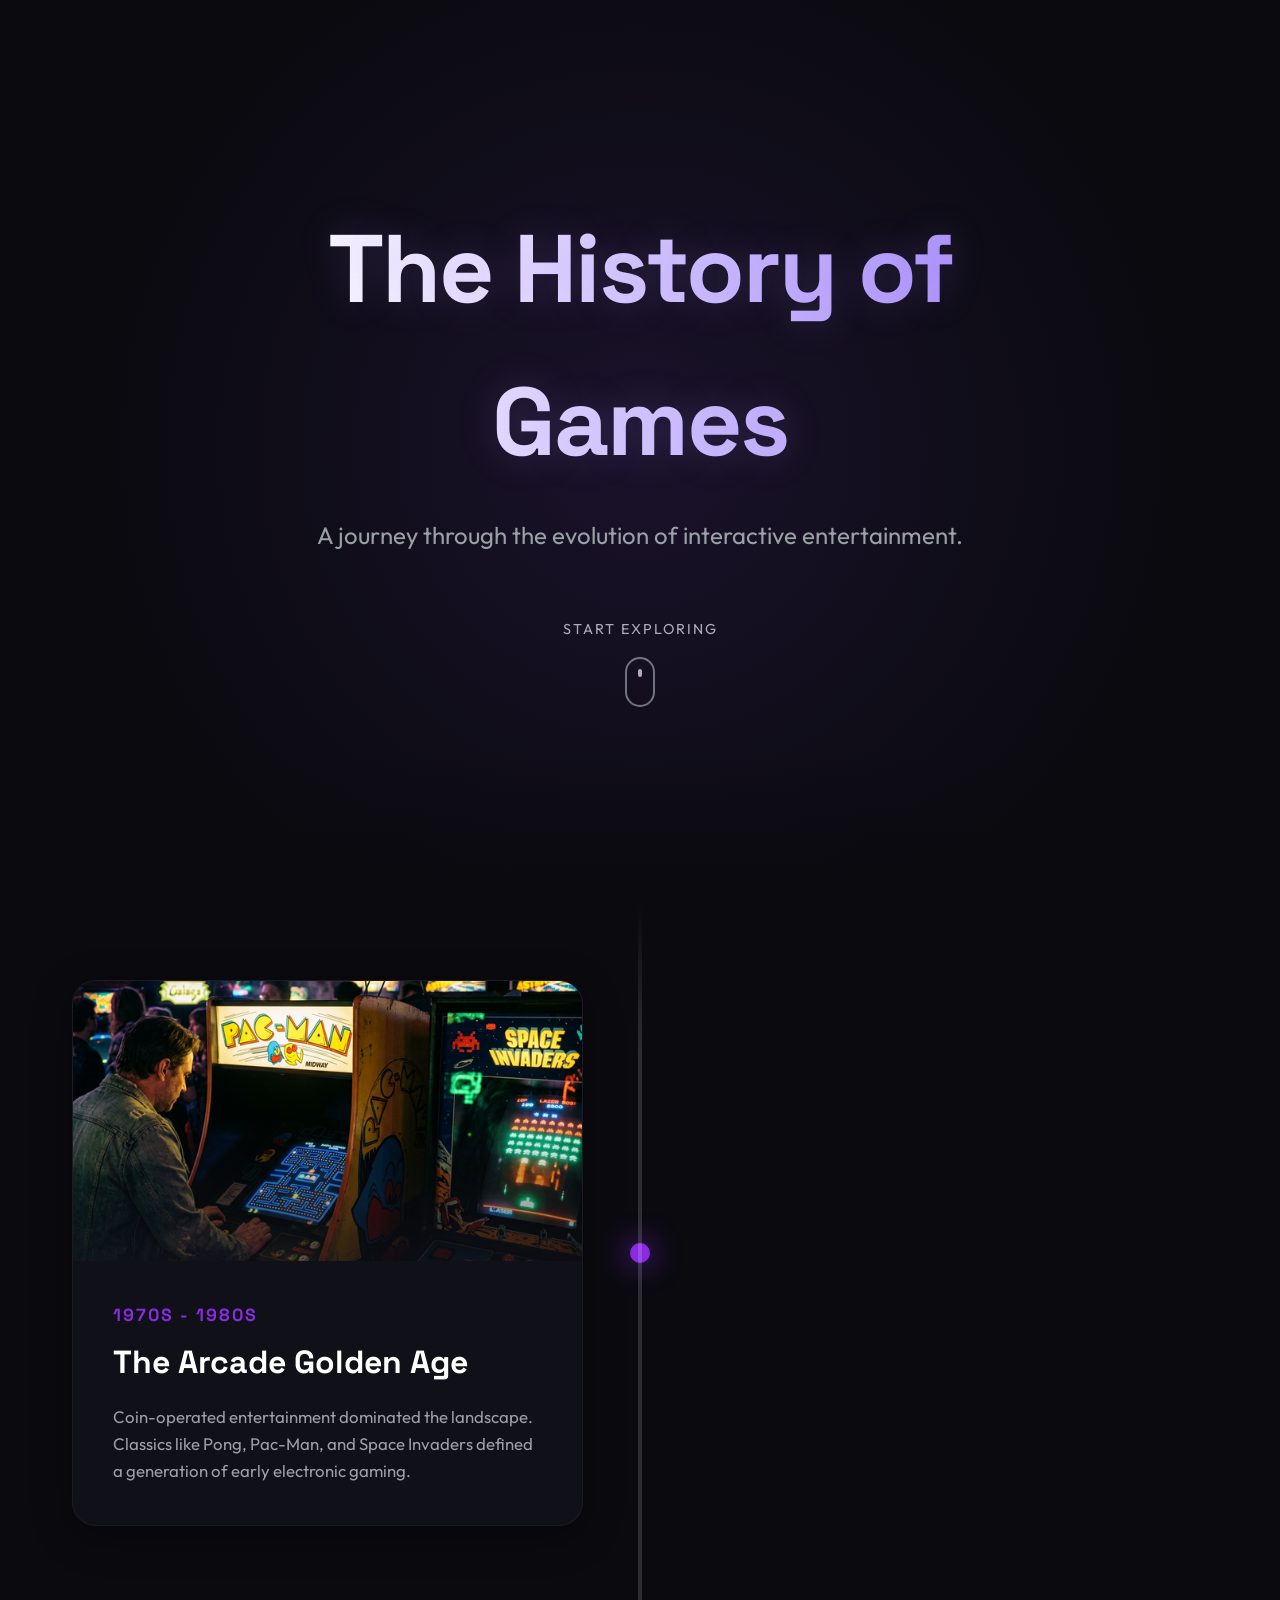
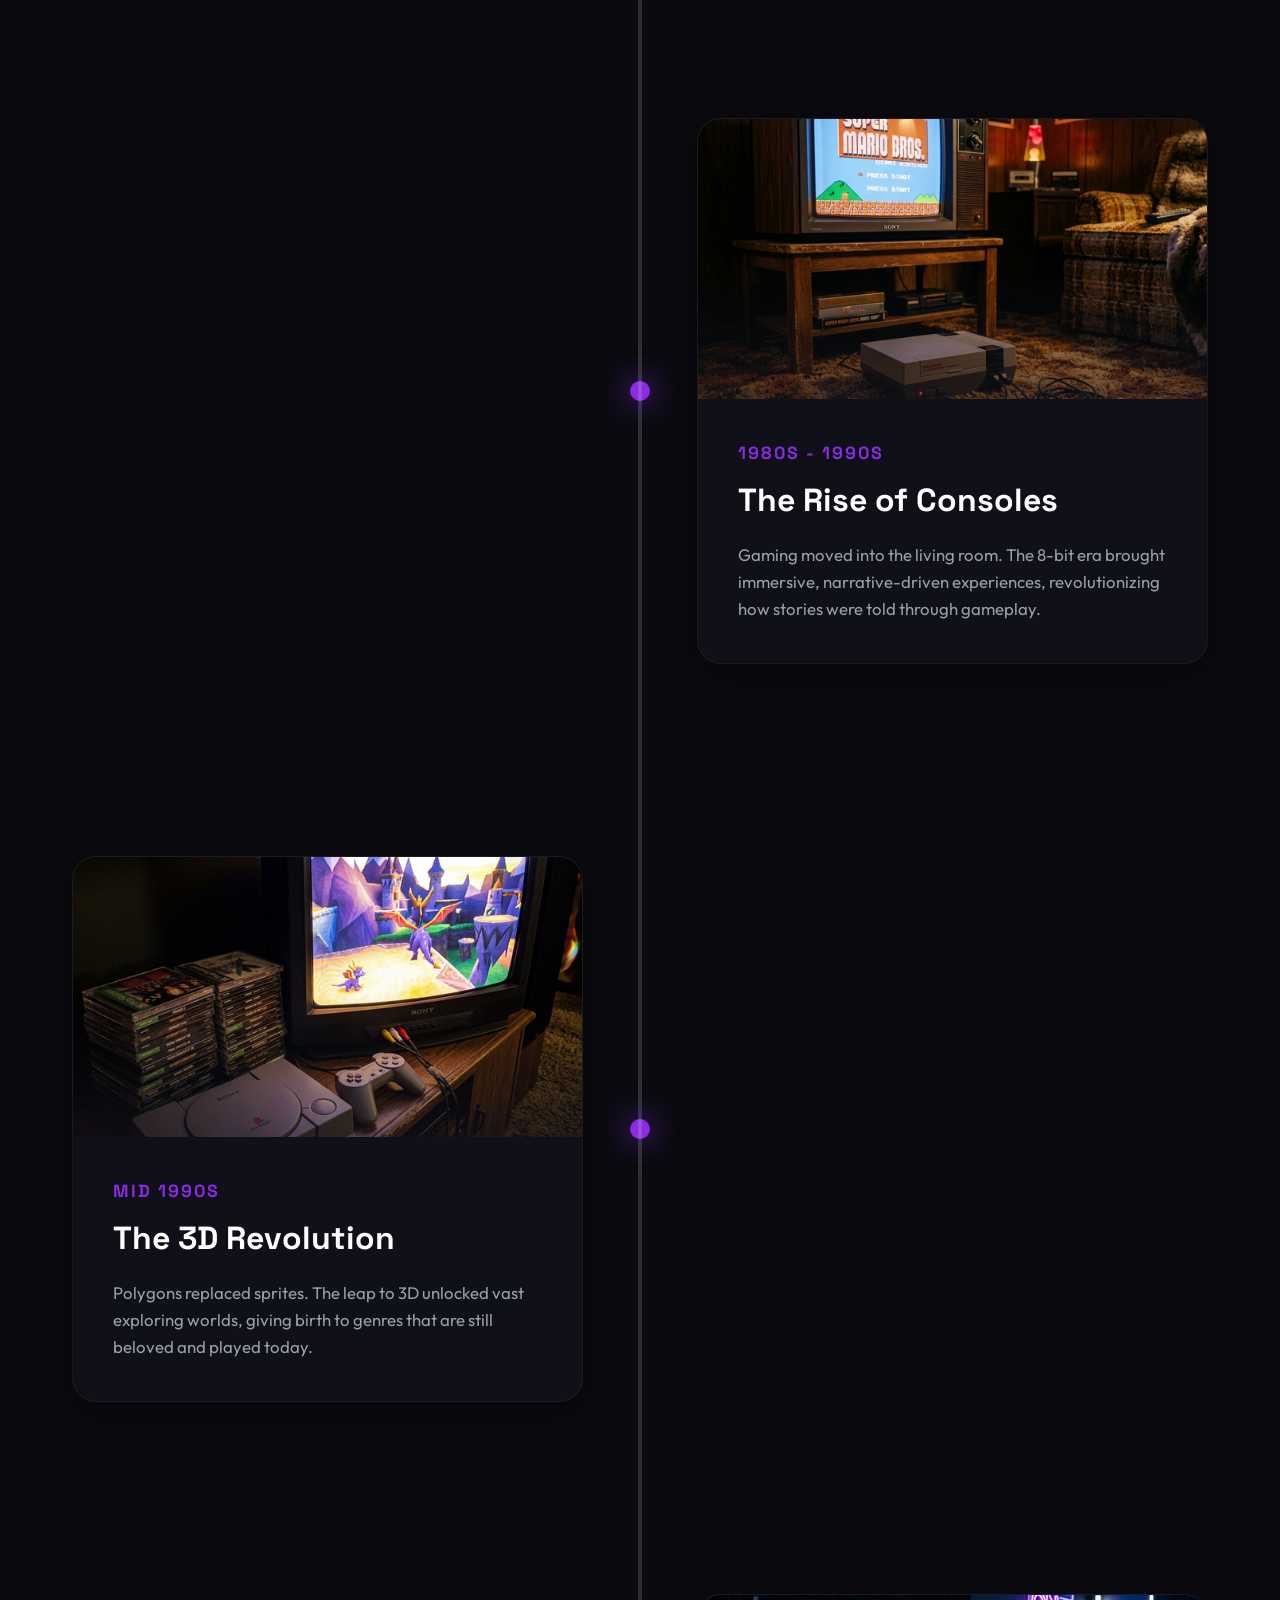
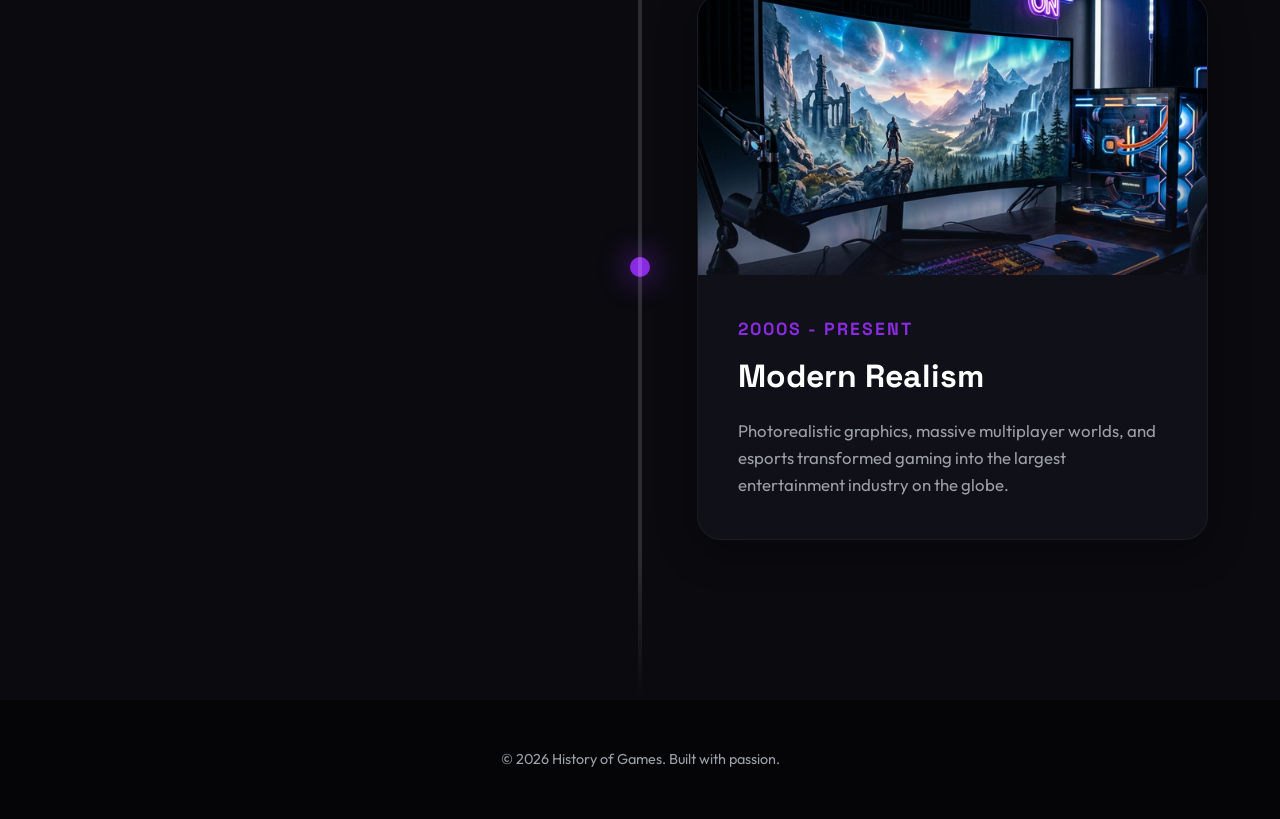
==== index.html @ 72bb16d1 "inital commit to website" ====
<!DOCTYPE html>
<html lang="en">
<head>
    <meta charset="UTF-8">
    <meta name="viewport" content="width=device-width, initial-scale=1.0">
    <title>History of Games</title>
    <!-- Google Fonts -->
    <link rel="preconnect" href="https://fonts.googleapis.com">
    <link rel="preconnect" href="https://fonts.gstatic.com" crossorigin>
    <link href="https://fonts.googleapis.com/css2?family=Outfit:wght@300;400;600;800&family=Space+Grotesk:wght@300;400;500;700&display=swap" rel="stylesheet">
    <link rel="stylesheet" href="style.css">
</head>
<body>
    <header class="hero">
        <div class="hero-content">
            <h1>The History of Games</h1>
            <p>A journey through the evolution of interactive entertainment.</p>
            <div class="scroll-indicator">
                <span>Start Exploring</span>
                <div class="mouse">
                    <div class="wheel"></div>
                </div>
            </div>
        </div>
    </header>

    <main class="timeline-container">
        <div class="timeline-line"></div>

        <!-- Milestone 1 -->
        <section class="milestone left hidden">
            <div class="milestone-content">
                <div class="milestone-image">
                    <img src="assets/arcade_era.png" alt="The Arcade Era">
                </div>
                <div class="milestone-text">
                    <div class="year">1970s - 1980s</div>
                    <h2>The Arcade Golden Age</h2>
                    <p>Coin-operated entertainment dominated the landscape. Classics like Pong, Pac-Man, and Space Invaders defined a generation of early electronic gaming.</p>
                </div>
            </div>
            <div class="timeline-dot"></div>
        </section>

        <!-- Milestone 2 -->
        <section class="milestone right hidden">
            <div class="milestone-content">
                <div class="milestone-image">
                    <img src="assets/8bit_consoles.png" alt="8-bit Consoles">
                </div>
                <div class="milestone-text">
                    <div class="year">1980s - 1990s</div>
                    <h2>The Rise of Consoles</h2>
                    <p>Gaming moved into the living room. The 8-bit era brought immersive, narrative-driven experiences, revolutionizing how stories were told through gameplay.</p>
                </div>
            </div>
            <div class="timeline-dot"></div>
        </section>

        <!-- Milestone 3 -->
        <section class="milestone left hidden">
            <div class="milestone-content">
                <div class="milestone-image">
                    <img src="assets/3d_revolution.png" alt="3D Revolution">
                </div>
                <div class="milestone-text">
                    <div class="year">Mid 1990s</div>
                    <h2>The 3D Revolution</h2>
                    <p>Polygons replaced sprites. The leap to 3D unlocked vast exploring worlds, giving birth to genres that are still beloved and played today.</p>
                </div>
            </div>
            <div class="timeline-dot"></div>
        </section>

         <!-- Milestone 4 -->
         <section class="milestone right hidden">
            <div class="milestone-content">
                <div class="milestone-image">
                    <img src="assets/modern_gaming.png" alt="Modern Gaming">
                </div>
                <div class="milestone-text">
                    <div class="year">2000s - Present</div>
                    <h2>Modern Realism</h2>
                    <p>Photorealistic graphics, massive multiplayer worlds, and esports transformed gaming into the largest entertainment industry on the globe.</p>
                </div>
            </div>
            <div class="timeline-dot"></div>
        </section>

    </main>

    <footer>
        <p>&copy; 2026 History of Games. Built with passion.</p>
    </footer>

    <script src="main.js"></script>
</body>
</html>
---- style.css ----
:root {
    --bg-dark: #0a0a0f;
    --text-primary: #f0f0f5;
    --text-secondary: #9aa0a6;
    --accent-glow: rgba(120, 110, 255, 0.4);
    --accent-color: #8a2be2;
    --timeline-color: rgba(255, 255, 255, 0.15);
    --card-bg: rgba(20, 20, 30, 0.6);
    --card-border: rgba(255, 255, 255, 0.05);

    --font-heading: 'Space Grotesk', sans-serif;
    --font-body: 'Outfit', sans-serif;
}

* {
    margin: 0;
    padding: 0;
    box-sizing: border-box;
}

body {
    background-color: var(--bg-dark);
    color: var(--text-primary);
    font-family: var(--font-body);
    overflow-x: hidden;
    line-height: 1.6;
}

/* Typography */
h1, h2, h3 {
    font-family: var(--font-heading);
    font-weight: 700;
}

/* Hero Section */
.hero {
    height: 100vh;
    display: flex;
    align-items: center;
    justify-content: center;
    text-align: center;
    position: relative;
    background: radial-gradient(circle at center, rgba(30, 20, 50, 0.8) 0%, var(--bg-dark) 70%);
}

.hero::after {
    content: '';
    position: absolute;
    bottom: 0;
    left: 0;
    width: 100%;
    height: 150px;
    background: linear-gradient(to top, var(--bg-dark), transparent);
    pointer-events: none;
}

.hero-content {
    max-width: 800px;
    padding: 2rem;
    z-index: 10;
}

.hero h1 {
    font-size: clamp(3rem, 8vw, 6rem);
    letter-spacing: -2px;
    margin-bottom: 1rem;
    background: linear-gradient(to right, #fff, #a78bfa);
    -webkit-background-clip: text;
    -webkit-text-fill-color: transparent;
    text-shadow: 0 0 40px rgba(167, 139, 250, 0.2);
}

.hero p {
    font-size: clamp(1.1rem, 2vw, 1.5rem);
    color: var(--text-secondary);
    margin-bottom: 4rem;
}

/* Scroll Indicator */
.scroll-indicator {
    display: flex;
    flex-direction: column;
    align-items: center;
    gap: 1rem;
    opacity: 0.7;
    animation: fadeInOut 2s infinite alternate;
}

.scroll-indicator span {
    font-size: 0.9rem;
    text-transform: uppercase;
    letter-spacing: 2px;
}

.mouse {
    width: 30px;
    height: 50px;
    border: 2px solid var(--text-secondary);
    border-radius: 20px;
    display: flex;
    justify-content: center;
    padding-top: 10px;
}

.wheel {
    width: 4px;
    height: 8px;
    background: var(--text-primary);
    border-radius: 2px;
    animation: scrollWheel 1.5s infinite;
}

@keyframes scrollWheel {
    0% { transform: translateY(0); opacity: 1; }
    100% { transform: translateY(15px); opacity: 0; }
}
@keyframes fadeInOut {
    0% { opacity: 0.5; }
    100% { opacity: 1; }
}

/* Timeline Container */
.timeline-container {
    max-width: 1200px;
    margin: 0 auto;
    padding: 5rem 2rem;
    position: relative;
}

/* Central Line */
.timeline-line {
    position: absolute;
    left: 50%;
    transform: translateX(-50%);
    top: 0;
    bottom: 0;
    width: 4px;
    background: linear-gradient(to bottom, transparent, var(--timeline-color) 5%, var(--timeline-color) 95%, transparent);
    border-radius: 2px;
    z-index: 1;
}

/* Milestones */
.milestone {
    display: flex;
    justify-content: center;
    align-items: center;
    margin-bottom: 12rem;
    width: 100%;
    position: relative;
    opacity: 1;
    transition: all 1s cubic-bezier(0.25, 1, 0.5, 1);
}

.milestone:last-child {
    margin-bottom: 5rem;
}

/* Layout alternating */
.milestone.left {
    justify-content: flex-start;
}

.milestone.right {
    justify-content: flex-end;
}

.milestone-content {
    width: 45%;
    background: var(--card-bg);
    border: 1px solid var(--card-border);
    border-radius: 24px;
    overflow: hidden;
    box-shadow: 0 10px 40px rgba(0, 0, 0, 0.3);
    backdrop-filter: blur(10px);
    transition: transform 0.4s ease, box-shadow 0.4s ease;
    z-index: 2;
}

.milestone-content:hover {
    transform: translateY(-5px);
    box-shadow: 0 15px 50px rgba(138, 43, 226, 0.15);
    border-color: rgba(138, 43, 226, 0.3);
}

/* Timeline Dot */
.timeline-dot {
    position: absolute;
    left: 50%;
    top: 50%;
    transform: translate(-50%, -50%);
    width: 20px;
    height: 20px;
    background: var(--bg-dark);
    border: 4px solid var(--accent-color);
    border-radius: 50%;
    z-index: 3;
    box-shadow: 0 0 20px var(--accent-glow);
    transition: all 0.5s ease;
}

.milestone.in-view .timeline-dot {
    background: var(--accent-color);
    box-shadow: 0 0 30px var(--accent-color);
}

/* Image & Text inside Card */
.milestone-image {
    width: 100%;
    height: 280px;
    overflow: hidden;
    position: relative;
}

.milestone-image::after {
    content: '';
    position: absolute;
    bottom: 0;
    left: 0;
    width: 100%;
    height: 50%;
    background: linear-gradient(to top, var(--card-bg), transparent);
}

.milestone-image img {
    width: 100%;
    height: 100%;
    object-fit: cover;
    transition: transform 0.7s ease;
}

.milestone-content:hover .milestone-image img {
    transform: scale(1.05);
}

.milestone-text {
    padding: 2.5rem;
}

.year {
    display: inline-block;
    color: var(--accent-color);
    font-family: var(--font-heading);
    font-weight: 700;
    font-size: 1.1rem;
    letter-spacing: 2px;
    margin-bottom: 0.5rem;
    text-transform: uppercase;
}

.milestone-text h2 {
    font-size: 2rem;
    margin-bottom: 1rem;
    color: #fff;
}

.milestone-text p {
    color: var(--text-secondary);
    font-size: 1.05rem;
}

/* Scroll Animations */
.hidden {
    opacity: 0;
    filter: blur(5px);
}

.left.hidden {
    transform: translateX(-100px);
}

.right.hidden {
    transform: translateX(100px);
}

.in-view.left, .in-view.right {
    opacity: 1;
    transform: translateX(0);
    filter: blur(0);
}

/* Footer */
footer {
    text-align: center;
    padding: 3rem;
    color: var(--text-secondary);
    font-size: 0.9rem;
    background: rgba(0,0,0,0.5);
}

/* Responsive Design */
@media (max-width: 900px) {
    .timeline-line {
        left: 40px;
    }

    .timeline-dot {
        left: 40px;
    }

    .milestone.left, .milestone.right {
        justify-content: flex-end;
        width: 100%;
        padding-left: 80px;
    }

    .milestone-content {
        width: 100%;
    }

    .left.hidden {
        transform: translateX(50px);
    }
}

@media (max-width: 600px) {
    .milestone-text {
        padding: 1.5rem;
    }

    .milestone-text h2 {
        font-size: 1.5rem;
    }
}
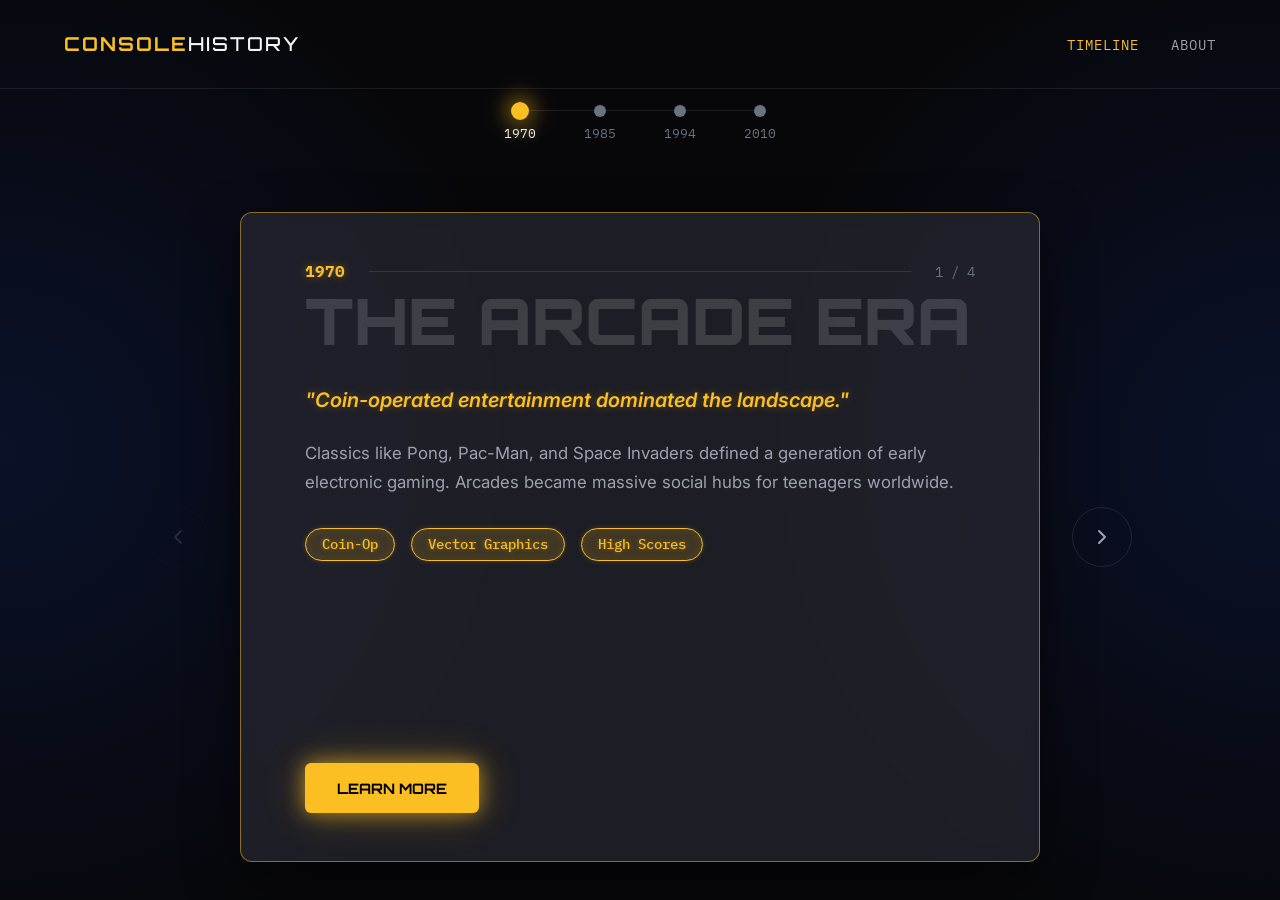
==== commit 9cd9163b: "Changed the site to adhere to specification" ====
--- a/index.html
+++ b/index.html
@@ -1,98 +1,63 @@
 <!DOCTYPE html>
 <html lang="en">
+
 <head>
     <meta charset="UTF-8">
     <meta name="viewport" content="width=device-width, initial-scale=1.0">
-    <title>History of Games</title>
-    <!-- Google Fonts -->
+    <title>History of Games - Timeline</title>
+    <!-- Google Fonts for Typography -->
     <link rel="preconnect" href="https://fonts.googleapis.com">
     <link rel="preconnect" href="https://fonts.gstatic.com" crossorigin>
-    <link href="https://fonts.googleapis.com/css2?family=Outfit:wght@300;400;600;800&family=Space+Grotesk:wght@300;400;500;700&display=swap" rel="stylesheet">
+    <link
+        href="https://fonts.googleapis.com/css2?family=IBM+Plex+Mono:wght@400;500;600&family=JetBrains+Mono:wght@400;700&family=Orbitron:wght@500;700;900&family=Inter:wght@300;400;600&display=swap"
+        rel="stylesheet">
     <link rel="stylesheet" href="style.css">
 </head>
+
 <body>
-    <header class="hero">
-        <div class="hero-content">
-            <h1>The History of Games</h1>
-            <p>A journey through the evolution of interactive entertainment.</p>
-            <div class="scroll-indicator">
-                <span>Start Exploring</span>
-                <div class="mouse">
-                    <div class="wheel"></div>
-                </div>
-            </div>
-        </div>
+
+    <!-- Header Navigation -->
+    <header class="top-header">
+        <div class="logo">CONSOLE<span>HISTORY</span></div>
+        <nav class="nav-links">
+            <a href="#" class="active">Timeline</a>
+            <a href="#">About</a>
+        </nav>
     </header>
 
-    <main class="timeline-container">
-        <div class="timeline-line"></div>
+    <!-- Top Timeline Node Navigation -->
+    <nav class="timeline-nav" id="timelineNav">
+        <div class="progress-line-bg"></div>
+        <div class="progress-line" id="progressLine"></div>
+        <!-- Nodes will be injected here via JavaScript -->
+    </nav>
 
-        <!-- Milestone 1 -->
-        <section class="milestone left hidden">
-            <div class="milestone-content">
-                <div class="milestone-image">
-                    <img src="assets/arcade_era.png" alt="The Arcade Era">
-                </div>
-                <div class="milestone-text">
-                    <div class="year">1970s - 1980s</div>
-                    <h2>The Arcade Golden Age</h2>
-                    <p>Coin-operated entertainment dominated the landscape. Classics like Pong, Pac-Man, and Space Invaders defined a generation of early electronic gaming.</p>
-                </div>
-            </div>
-            <div class="timeline-dot"></div>
-        </section>
+    <!-- Central Carousel Container -->
+    <main class="carousel-container">
 
-        <!-- Milestone 2 -->
-        <section class="milestone right hidden">
-            <div class="milestone-content">
-                <div class="milestone-image">
-                    <img src="assets/8bit_consoles.png" alt="8-bit Consoles">
-                </div>
-                <div class="milestone-text">
-                    <div class="year">1980s - 1990s</div>
-                    <h2>The Rise of Consoles</h2>
-                    <p>Gaming moved into the living room. The 8-bit era brought immersive, narrative-driven experiences, revolutionizing how stories were told through gameplay.</p>
-                </div>
-            </div>
-            <div class="timeline-dot"></div>
-        </section>
+        <!-- Navigation Arrows (Left/Right) -->
+        <button class="nav-arrow left" id="prevBtn" aria-label="Previous Era">
+            <svg width="24" height="24" viewBox="0 0 24 24" fill="none" xmlns="http://www.w3.org/2000/svg">
+                <path d="M15 18L9 12L15 6" stroke="currentColor" stroke-width="2" stroke-linecap="round"
+                    stroke-linejoin="round" />
+            </svg>
+        </button>
 
-        <!-- Milestone 3 -->
-        <section class="milestone left hidden">
-            <div class="milestone-content">
-                <div class="milestone-image">
-                    <img src="assets/3d_revolution.png" alt="3D Revolution">
-                </div>
-                <div class="milestone-text">
-                    <div class="year">Mid 1990s</div>
-                    <h2>The 3D Revolution</h2>
-                    <p>Polygons replaced sprites. The leap to 3D unlocked vast exploring worlds, giving birth to genres that are still beloved and played today.</p>
-                </div>
-            </div>
-            <div class="timeline-dot"></div>
-        </section>
+        <!-- Dynamic Card Wrapper -->
+        <div class="card-wrapper" id="cardWrapper">
+            <!-- The Active Card will be injected here via JavaScript -->
+        </div>
 
-         <!-- Milestone 4 -->
-         <section class="milestone right hidden">
-            <div class="milestone-content">
-                <div class="milestone-image">
-                    <img src="assets/modern_gaming.png" alt="Modern Gaming">
-                </div>
-                <div class="milestone-text">
-                    <div class="year">2000s - Present</div>
-                    <h2>Modern Realism</h2>
-                    <p>Photorealistic graphics, massive multiplayer worlds, and esports transformed gaming into the largest entertainment industry on the globe.</p>
-                </div>
-            </div>
-            <div class="timeline-dot"></div>
-        </section>
+        <button class="nav-arrow right" id="nextBtn" aria-label="Next Era">
+            <svg width="24" height="24" viewBox="0 0 24 24" fill="none" xmlns="http://www.w3.org/2000/svg">
+                <path d="M9 18L15 12L9 6" stroke="currentColor" stroke-width="2" stroke-linecap="round"
+                    stroke-linejoin="round" />
+            </svg>
+        </button>
 
     </main>
 
-    <footer>
-        <p>&copy; 2026 History of Games. Built with passion.</p>
-    </footer>
-
     <script src="main.js"></script>
 </body>
-</html>
+
+</html>
--- a/style.css
+++ b/style.css
@@ -1,324 +1,355 @@
+/* --- Design Tokens --- */
 :root {
-    --bg-dark: #0a0a0f;
-    --text-primary: #f0f0f5;
-    --text-secondary: #9aa0a6;
-    --accent-glow: rgba(120, 110, 255, 0.4);
-    --accent-color: #8a2be2;
-    --timeline-color: rgba(255, 255, 255, 0.15);
-    --card-bg: rgba(20, 20, 30, 0.6);
-    --card-border: rgba(255, 255, 255, 0.05);
-
-    --font-heading: 'Space Grotesk', sans-serif;
-    --font-body: 'Outfit', sans-serif;
-}
-
+    /* Colors */
+    --bg-dark: #07070a;
+    --bg-glow: rgba(29, 78, 216, 0.15);
+    /* Deep Blue Edge Glow */
+    --accent-yellow: #fbbf24;
+    --accent-yellow-glow: rgba(251, 191, 36, 0.4);
+
+    --text-primary: #f3f4f6;
+    --text-secondary: #9ca3af;
+    --text-muted: #6b7280;
+
+    --card-bg: rgba(45, 45, 55, 0.6);
+    /* Lightened to differentiate from main bg */
+    --card-border: rgba(255, 255, 255, 0.1);
+
+    /* Typography */
+    --font-heading: 'Orbitron', sans-serif;
+    --font-mono: 'IBM Plex Mono', monospace;
+    /* Updated for dotted zeros */
+    --font-body: 'Inter', sans-serif;
+}
+
+/* --- Global Reset & Base --- */
 * {
     margin: 0;
     padding: 0;
     box-sizing: border-box;
+    -webkit-font-smoothing: antialiased;
 }
 
 body {
     background-color: var(--bg-dark);
     color: var(--text-primary);
     font-family: var(--font-body);
-    overflow-x: hidden;
-    line-height: 1.6;
-}
-
-/* Typography */
-h1, h2, h3 {
+    width: 100vw;
+    height: 100vh;
+    overflow: hidden;
+    /* Prevent default scrolling */
+    display: flex;
+    flex-direction: column;
+
+    /* Radial Edge Glow Effect */
+    background-image: radial-gradient(circle at 0% 50%, var(--bg-glow) 0%, transparent 40%),
+        radial-gradient(circle at 100% 50%, var(--bg-glow) 0%, transparent 40%);
+}
+
+button {
+    background: none;
+    border: none;
+    cursor: pointer;
+    font-family: inherit;
+    color: inherit;
+}
+
+/* --- Header Navigation --- */
+.top-header {
+    display: flex;
+    justify-content: space-between;
+    align-items: center;
+    padding: 2rem 4rem;
+    border-bottom: 1px solid rgba(255, 255, 255, 0.08);
+    /* Separator between header and timeline */
+    z-index: 10;
+}
+
+.logo {
     font-family: var(--font-heading);
+    font-size: 1.2rem;
     font-weight: 700;
-}
-
-/* Hero Section */
-.hero {
-    height: 100vh;
-    display: flex;
-    align-items: center;
+    letter-spacing: 2px;
+    color: var(--accent-yellow);
+}
+
+.logo span {
+    color: var(--text-primary);
+    font-weight: 500;
+}
+
+.nav-links {
+    display: flex;
+    gap: 2rem;
+    font-family: var(--font-mono);
+    font-size: 0.9rem;
+}
+
+.nav-links a {
+    color: var(--text-secondary);
+    text-decoration: none;
+    transition: color 0.3s ease;
+    text-transform: uppercase;
+    letter-spacing: 1px;
+}
+
+.nav-links a:hover,
+.nav-links a.active {
+    color: var(--accent-yellow);
+}
+
+/* --- Top Timeline Nodes --- */
+.timeline-nav {
+    display: flex;
     justify-content: center;
-    text-align: center;
+    align-items: center;
+    gap: 3rem;
+    padding: 1rem 0 2rem 0;
+    margin: 0 4rem;
     position: relative;
-    background: radial-gradient(circle at center, rgba(30, 20, 50, 0.8) 0%, var(--bg-dark) 70%);
-}
-
-.hero::after {
-    content: '';
+    z-index: 10;
+}
+
+/* Background Gray Line */
+.progress-line-bg {
     position: absolute;
-    bottom: 0;
+    top: 1rem;
+    /* Aligned with dots */
+    left: 0;
+    right: 0;
+    height: 1px;
+    background: rgba(255, 255, 255, 0.1);
+    z-index: -2;
+    transform: translateY(5px);
+}
+
+/* Active Golden String */
+.progress-line {
+    position: absolute;
+    top: 1rem;
+    left: 0;
+    height: 1px;
+    background: var(--accent-yellow);
+    box-shadow: 0 0 10px var(--accent-yellow);
+    z-index: -1;
+    transform: translateY(5px);
+    transition: width 0.4s cubic-bezier(0.175, 0.885, 0.32, 1.275);
+    width: 0%;
+    /* Updated via JS */
+}
+
+.timeline-node {
+    display: flex;
+    flex-direction: column;
+    align-items: center;
+    gap: 0.5rem;
+    color: var(--text-muted);
+    font-family: var(--font-mono);
+    font-size: 0.8rem;
+    transition: all 0.3s ease;
+    position: relative;
+    /* Setup for dot overlay */
+}
+
+.timeline-node .dot {
+    width: 12px;
+    height: 12px;
+    border-radius: 50%;
+    background-color: var(--text-muted);
+    transition: all 0.4s cubic-bezier(0.175, 0.885, 0.32, 1.275);
+}
+
+.timeline-node.active p {
+    color: var(--text-primary);
+    text-shadow: 0 0 10px rgba(255, 255, 255, 0.3);
+}
+
+.timeline-node.active .dot {
+    background-color: var(--accent-yellow);
+    box-shadow: 0 0 15px var(--accent-yellow), 0 0 25px var(--accent-yellow-glow);
+    transform: scale(1.5);
+}
+
+
+/* --- Central Carousel Container --- */
+.carousel-container {
+    flex: 1;
+    display: flex;
+    align-items: center;
+    justify-content: center;
+    position: relative;
+    padding: 0 4rem;
+}
+
+/* Navigation Arrows */
+.nav-arrow {
+    width: 60px;
+    height: 60px;
+    border-radius: 50%;
+    border: 1px solid var(--card-border);
+    display: flex;
+    align-items: center;
+    justify-content: center;
+    color: var(--text-secondary);
+    transition: all 0.3s ease;
+    z-index: 10;
+}
+
+.nav-arrow:hover {
+    border-color: var(--text-primary);
+    color: var(--text-primary);
+    background: rgba(255, 255, 255, 0.05);
+}
+
+.nav-arrow:disabled {
+    opacity: 0.2;
+    cursor: not-allowed;
+}
+
+
+/* --- Milestone Card --- */
+.card-wrapper {
+    width: 100%;
+    max-width: 800px;
+    height: 650px;
+    margin: 0 2rem;
+    position: relative;
+    perspective: 1000px;
+}
+
+.milestone-card {
+    position: absolute;
+    top: 0;
     left: 0;
     width: 100%;
-    height: 150px;
-    background: linear-gradient(to top, var(--bg-dark), transparent);
+    height: 100%;
+    background: var(--card-bg);
+    border: 1px solid rgba(251, 191, 36, 0.5);
+    /* Distinct golden border */
+    border-radius: 12px;
+    padding: 3rem 4rem;
+    display: flex;
+    flex-direction: column;
+    backdrop-filter: blur(10px);
+    box-shadow: 0 20px 50px rgba(0, 0, 0, 0.5);
+
+    /* Animation States */
+    opacity: 0;
+    transform: translateY(30px) scale(0.95);
+    transition: opacity 0.6s ease, transform 0.6s cubic-bezier(0.2, 0.8, 0.2, 1);
     pointer-events: none;
 }
 
-.hero-content {
-    max-width: 800px;
-    padding: 2rem;
-    z-index: 10;
-}
-
-.hero h1 {
-    font-size: clamp(3rem, 8vw, 6rem);
-    letter-spacing: -2px;
-    margin-bottom: 1rem;
-    background: linear-gradient(to right, #fff, #a78bfa);
-    -webkit-background-clip: text;
-    -webkit-text-fill-color: transparent;
-    text-shadow: 0 0 40px rgba(167, 139, 250, 0.2);
-}
-
-.hero p {
-    font-size: clamp(1.1rem, 2vw, 1.5rem);
+.milestone-card.active {
+    opacity: 1;
+    transform: translateY(0) scale(1);
+    pointer-events: auto;
+}
+
+/* Card Content Sub-Layout */
+.card-content {
+    display: flex;
+    flex-direction: column;
+    height: 100%;
+}
+
+/* Card Typography & Elements */
+.card-header {
+    display: flex;
+    align-items: center;
+    gap: 1.5rem;
+    margin-bottom: 0.5rem;
+    font-family: var(--font-mono);
+}
+
+.card-header .year {
+    color: var(--accent-yellow);
+    font-size: 1rem;
+    font-weight: 700;
+    text-shadow: 0 0 10px var(--accent-yellow-glow);
+}
+
+.card-header .header-line {
+    flex: 1;
+    height: 1px;
+    background: rgba(255, 255, 255, 0.1);
+}
+
+.card-header .index {
+    color: var(--text-muted);
+    font-size: 0.9rem;
+}
+
+.card-title {
+    font-family: var(--font-heading);
+    font-size: 4rem;
+    /* Sized down slightly to fit */
+    line-height: 1;
+    margin-bottom: 2rem;
+    color: rgba(255, 255, 255, 0.15);
+    /* More visible gray watermark */
+    text-transform: uppercase;
+    font-weight: 900;
+}
+
+.card-quote {
+    font-size: 1.25rem;
+    font-style: italic;
+    font-weight: 600;
+    color: var(--accent-yellow);
+    margin-bottom: 1.5rem;
+    line-height: 1.5;
+    text-shadow: 0 0 10px rgba(251, 191, 36, 0.3);
+}
+
+.card-desc {
     color: var(--text-secondary);
-    margin-bottom: 4rem;
-}
-
-/* Scroll Indicator */
-.scroll-indicator {
-    display: flex;
-    flex-direction: column;
-    align-items: center;
+    font-size: 1.05rem;
+    line-height: 1.7;
+    margin-bottom: 2rem;
+}
+
+/* Tags */
+.tags-container {
+    display: flex;
+    flex-wrap: wrap;
     gap: 1rem;
-    opacity: 0.7;
-    animation: fadeInOut 2s infinite alternate;
-}
-
-.scroll-indicator span {
+    margin-bottom: 2.5rem;
+}
+
+.tag {
+    font-family: var(--font-mono);
+    font-size: 0.85rem;
+    font-weight: 500;
+    color: var(--accent-yellow);
+    border: 1px solid var(--accent-yellow);
+    padding: 0.4rem 1rem;
+    border-radius: 30px;
+    background: rgba(251, 191, 36, 0.15);
+    /* Dark gold filler */
+    box-shadow: inset 0 0 10px rgba(251, 191, 36, 0.1), 0 0 5px rgba(251, 191, 36, 0.2);
+    text-shadow: 0 0 5px rgba(251, 191, 36, 0.4);
+}
+
+/* Call to Action Button */
+.cta-button {
+    background: var(--accent-yellow);
+    color: #000;
+    font-family: var(--font-heading);
+    /* Orbitron for strong tech feel */
+    font-weight: 700;
     font-size: 0.9rem;
     text-transform: uppercase;
-    letter-spacing: 2px;
-}
-
-.mouse {
-    width: 30px;
-    height: 50px;
-    border: 2px solid var(--text-secondary);
-    border-radius: 20px;
-    display: flex;
-    justify-content: center;
-    padding-top: 10px;
-}
-
-.wheel {
-    width: 4px;
-    height: 8px;
-    background: var(--text-primary);
-    border-radius: 2px;
-    animation: scrollWheel 1.5s infinite;
-}
-
-@keyframes scrollWheel {
-    0% { transform: translateY(0); opacity: 1; }
-    100% { transform: translateY(15px); opacity: 0; }
-}
-@keyframes fadeInOut {
-    0% { opacity: 0.5; }
-    100% { opacity: 1; }
-}
-
-/* Timeline Container */
-.timeline-container {
-    max-width: 1200px;
-    margin: 0 auto;
-    padding: 5rem 2rem;
-    position: relative;
-}
-
-/* Central Line */
-.timeline-line {
-    position: absolute;
-    left: 50%;
-    transform: translateX(-50%);
-    top: 0;
-    bottom: 0;
-    width: 4px;
-    background: linear-gradient(to bottom, transparent, var(--timeline-color) 5%, var(--timeline-color) 95%, transparent);
-    border-radius: 2px;
-    z-index: 1;
-}
-
-/* Milestones */
-.milestone {
-    display: flex;
-    justify-content: center;
-    align-items: center;
-    margin-bottom: 12rem;
-    width: 100%;
-    position: relative;
-    opacity: 1;
-    transition: all 1s cubic-bezier(0.25, 1, 0.5, 1);
-}
-
-.milestone:last-child {
-    margin-bottom: 5rem;
-}
-
-/* Layout alternating */
-.milestone.left {
-    justify-content: flex-start;
-}
-
-.milestone.right {
-    justify-content: flex-end;
-}
-
-.milestone-content {
-    width: 45%;
-    background: var(--card-bg);
-    border: 1px solid var(--card-border);
-    border-radius: 24px;
-    overflow: hidden;
-    box-shadow: 0 10px 40px rgba(0, 0, 0, 0.3);
-    backdrop-filter: blur(10px);
-    transition: transform 0.4s ease, box-shadow 0.4s ease;
-    z-index: 2;
-}
-
-.milestone-content:hover {
-    transform: translateY(-5px);
-    box-shadow: 0 15px 50px rgba(138, 43, 226, 0.15);
-    border-color: rgba(138, 43, 226, 0.3);
-}
-
-/* Timeline Dot */
-.timeline-dot {
-    position: absolute;
-    left: 50%;
-    top: 50%;
-    transform: translate(-50%, -50%);
-    width: 20px;
-    height: 20px;
-    background: var(--bg-dark);
-    border: 4px solid var(--accent-color);
-    border-radius: 50%;
-    z-index: 3;
-    box-shadow: 0 0 20px var(--accent-glow);
-    transition: all 0.5s ease;
-}
-
-.milestone.in-view .timeline-dot {
-    background: var(--accent-color);
-    box-shadow: 0 0 30px var(--accent-color);
-}
-
-/* Image & Text inside Card */
-.milestone-image {
-    width: 100%;
-    height: 280px;
-    overflow: hidden;
-    position: relative;
-}
-
-.milestone-image::after {
-    content: '';
-    position: absolute;
-    bottom: 0;
-    left: 0;
-    width: 100%;
-    height: 50%;
-    background: linear-gradient(to top, var(--card-bg), transparent);
-}
-
-.milestone-image img {
-    width: 100%;
-    height: 100%;
-    object-fit: cover;
-    transition: transform 0.7s ease;
-}
-
-.milestone-content:hover .milestone-image img {
-    transform: scale(1.05);
-}
-
-.milestone-text {
-    padding: 2.5rem;
-}
-
-.year {
-    display: inline-block;
-    color: var(--accent-color);
-    font-family: var(--font-heading);
-    font-weight: 700;
-    font-size: 1.1rem;
-    letter-spacing: 2px;
-    margin-bottom: 0.5rem;
-    text-transform: uppercase;
-}
-
-.milestone-text h2 {
-    font-size: 2rem;
-    margin-bottom: 1rem;
-    color: #fff;
-}
-
-.milestone-text p {
-    color: var(--text-secondary);
-    font-size: 1.05rem;
-}
-
-/* Scroll Animations */
-.hidden {
-    opacity: 0;
-    filter: blur(5px);
-}
-
-.left.hidden {
-    transform: translateX(-100px);
-}
-
-.right.hidden {
-    transform: translateX(100px);
-}
-
-.in-view.left, .in-view.right {
-    opacity: 1;
-    transform: translateX(0);
-    filter: blur(0);
-}
-
-/* Footer */
-footer {
-    text-align: center;
-    padding: 3rem;
-    color: var(--text-secondary);
-    font-size: 0.9rem;
-    background: rgba(0,0,0,0.5);
-}
-
-/* Responsive Design */
-@media (max-width: 900px) {
-    .timeline-line {
-        left: 40px;
-    }
-
-    .timeline-dot {
-        left: 40px;
-    }
-
-    .milestone.left, .milestone.right {
-        justify-content: flex-end;
-        width: 100%;
-        padding-left: 80px;
-    }
-
-    .milestone-content {
-        width: 100%;
-    }
-
-    .left.hidden {
-        transform: translateX(50px);
-    }
-}
-
-@media (max-width: 600px) {
-    .milestone-text {
-        padding: 1.5rem;
-    }
-
-    .milestone-text h2 {
-        font-size: 1.5rem;
-    }
-}
+    padding: 1rem 2rem;
+    border-radius: 6px;
+    align-self: flex-start;
+    transition: all 0.3s ease;
+    box-shadow: 0 0 20px rgba(251, 191, 36, 0.6), 0 0 40px rgba(251, 191, 36, 0.3);
+    margin-top: auto;
+}
+
+.cta-button:hover {
+    transform: translateY(-2px);
+    box-shadow: 0 0 25px rgba(251, 191, 36, 0.8);
+    background: #fff;
+}
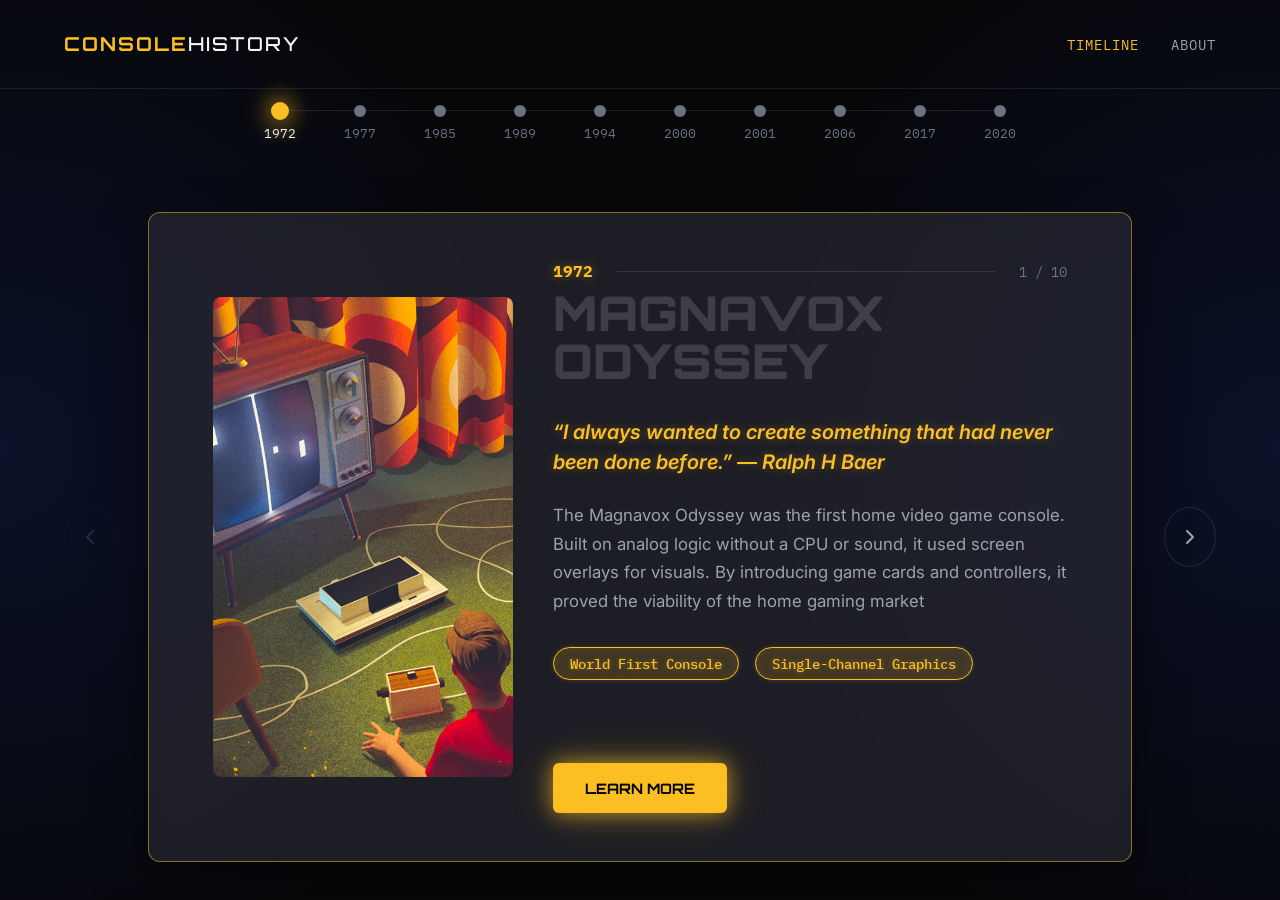
==== commit 5164ce2c: "update lear more text" ====
--- a/index.html
+++ b/index.html
@@ -55,8 +55,6 @@
             </svg>
         </button>
 
-    </main>
-
     <script src="main.js"></script>
 </body>
 
--- a/style.css
+++ b/style.css
@@ -210,8 +210,10 @@
 /* --- Milestone Card --- */
 .card-wrapper {
     width: 100%;
-    max-width: 800px;
-    height: 650px;
+    max-width: 1000px;
+    height: 75vh;
+    max-height: 650px;
+    min-height: 450px;
     margin: 0 2rem;
     position: relative;
     perspective: 1000px;
@@ -232,6 +234,11 @@
     flex-direction: column;
     backdrop-filter: blur(10px);
     box-shadow: 0 20px 50px rgba(0, 0, 0, 0.5);
+    overflow-y: auto; /* Ensure content is scrollable if it exceeds screen height */
+    
+    /* Scrollbar styling for the card */
+    scrollbar-width: thin;
+    scrollbar-color: rgba(251, 191, 36, 0.3) transparent;
 
     /* Animation States */
     opacity: 0;
@@ -240,17 +247,57 @@
     pointer-events: none;
 }
 
+.milestone-card::-webkit-scrollbar {
+    width: 6px;
+}
+.milestone-card::-webkit-scrollbar-track {
+    background: transparent;
+}
+.milestone-card::-webkit-scrollbar-thumb {
+    background: rgba(251, 191, 36, 0.3);
+    border-radius: 3px;
+}
+.milestone-card::-webkit-scrollbar-thumb:hover {
+    background: rgba(251, 191, 36, 0.5);
+}
+
 .milestone-card.active {
     opacity: 1;
     transform: translateY(0) scale(1);
     pointer-events: auto;
 }
 
+/* Card Layout Structure */
+.card-layout {
+    display: flex;
+    gap: 40px;
+    align-items: center;
+    height: 100%;
+    min-height: min-content;
+}
+
 /* Card Content Sub-Layout */
 .card-content {
     display: flex;
     flex-direction: column;
+    flex: 1;
     height: 100%;
+}
+
+/* Card Image Section */
+.card-image-container {
+    flex-shrink: 0;
+    width: 300px;
+    display: flex;
+    align-items: center;
+    justify-content: center;
+}
+
+.card-image {
+    max-width: 100%;
+    height: auto;
+    object-fit: contain;
+    border-radius: 8px;
 }
 
 /* Card Typography & Elements */
@@ -282,7 +329,7 @@
 
 .card-title {
     font-family: var(--font-heading);
-    font-size: 4rem;
+    font-size: 3rem;
     /* Sized down slightly to fit */
     line-height: 1;
     margin-bottom: 2rem;
@@ -352,4 +399,141 @@
     transform: translateY(-2px);
     box-shadow: 0 0 25px rgba(251, 191, 36, 0.8);
     background: #fff;
-}+}
+
+/* --- Responsive Design --- */
+@media (max-width: 1024px) {
+    .card-layout {
+        gap: 20px;
+    }
+    .card-title {
+        font-size: 2.2rem;
+    }
+    .card-image-container {
+        width: 250px;
+    }
+}
+
+@media (max-width: 768px) {
+    .top-header {
+        padding: 1.5rem 2rem;
+    }
+    .timeline-nav {
+        margin: 0 2rem;
+        gap: 1.5rem;
+    }
+    .carousel-container {
+        padding: 0 2rem;
+    }
+    .card-wrapper {
+        margin: 0;
+        height: 80vh;
+    }
+    .milestone-card {
+        padding: 2rem;
+    }
+    .card-layout {
+        flex-direction: column;
+        align-items: flex-start;
+        height: auto;
+    }
+    .card-image-container {
+        width: 100%;
+        max-width: 300px;
+        margin: 0 auto 1rem auto;
+    }
+    .card-title {
+        font-size: 1.6rem;
+        margin-bottom: 1rem;
+    }
+    .card-desc {
+        font-size: 0.95rem;
+        margin-bottom: 1.5rem;
+    }
+    .cta-button {
+        margin-top: 2rem;
+    }
+    
+    /* Navigation Arrows adjustment for narrow screens */
+    .nav-arrow {
+        width: 40px;
+        height: 40px;
+        position: absolute;
+        bottom: -50px;
+        border: none;
+    }
+    .nav-arrow.left {
+        left: 20%;
+    }
+    .nav-arrow.right {
+        right: 20%;
+        left: auto;
+    }
+}
+
+/* --- Modal --- */
+.modal {
+    display: none; 
+    position: fixed; 
+    z-index: 100; 
+    left: 0; 
+    top: 0; 
+    width: 100%; 
+    height: 100%; 
+    background-color: rgba(0,0,0,0.8);
+    backdrop-filter: blur(5px);
+    justify-content: center;
+    align-items: center;
+}
+.modal.show {
+    display: flex;
+}
+.modal-content {
+    background: var(--card-bg);
+    border: 1px solid var(--accent-yellow);
+    border-radius: 12px;
+    width: 80%;
+    max-width: 900px;
+    max-height: 80vh;
+    overflow-y: auto;
+    padding: 2.5rem;
+    position: relative;
+    box-shadow: 0 0 30px rgba(0,0,0,0.8);
+    scrollbar-width: thin;
+    scrollbar-color: rgba(251, 191, 36, 0.5) transparent;
+}
+.modal-content::-webkit-scrollbar { width: 8px; }
+.modal-content::-webkit-scrollbar-thumb { background: rgba(251, 191, 36, 0.5); border-radius: 4px; }
+.close-btn {
+    position: absolute;
+    top: 1rem;
+    right: 1.5rem;
+    color: var(--text-muted);
+    font-size: 2rem;
+    cursor: pointer;
+    transition: color 0.3s;
+}
+.close-btn:hover {
+    color: var(--accent-yellow);
+}
+.tech-table {
+    width: 100%;
+    border-collapse: collapse;
+    margin: 1.5rem 0;
+    font-size: 0.9rem;
+}
+.tech-table th, .tech-table td {
+    border: 1px solid rgba(255, 255, 255, 0.1);
+    padding: 10px;
+    text-align: left;
+}
+.tech-table th {
+    background: rgba(255, 255, 255, 0.05);
+    color: var(--accent-yellow);
+    font-family: var(--font-mono);
+}
+#modalBody p { line-height: 1.6; margin-bottom: 1rem; color: var(--text-secondary); }
+#modalBody h4 { color: var(--accent-yellow); margin-top: 1.5rem; margin-bottom: 0.5rem; font-size: 1.2rem; }
+#modalBody ul { margin-left: 1.5rem; margin-bottom: 1rem; line-height: 1.6; color: var(--text-secondary); }
+#modalBody li { margin-bottom: 0.5rem; }
+#modalBody strong { color: var(--text-primary); }
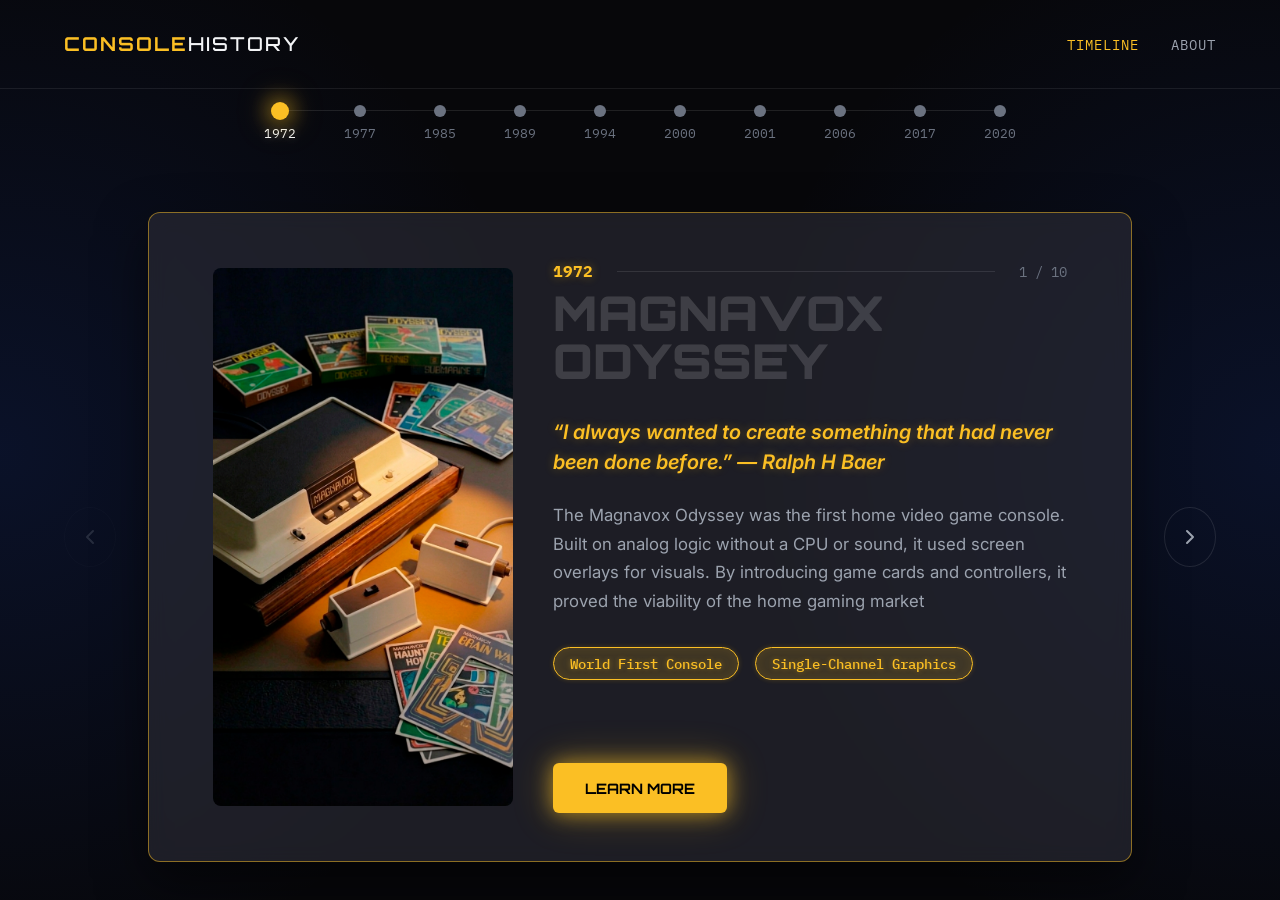
==== commit 76b9542b: "add page About" ====
--- a/index.html
+++ b/index.html
@@ -20,8 +20,8 @@
     <header class="top-header">
         <div class="logo">CONSOLE<span>HISTORY</span></div>
         <nav class="nav-links">
-            <a href="#" class="active">Timeline</a>
-            <a href="#">About</a>
+            <a href="index.html" class="active">Timeline</a>
+            <a href="about.html">About</a>
         </nav>
     </header>
 
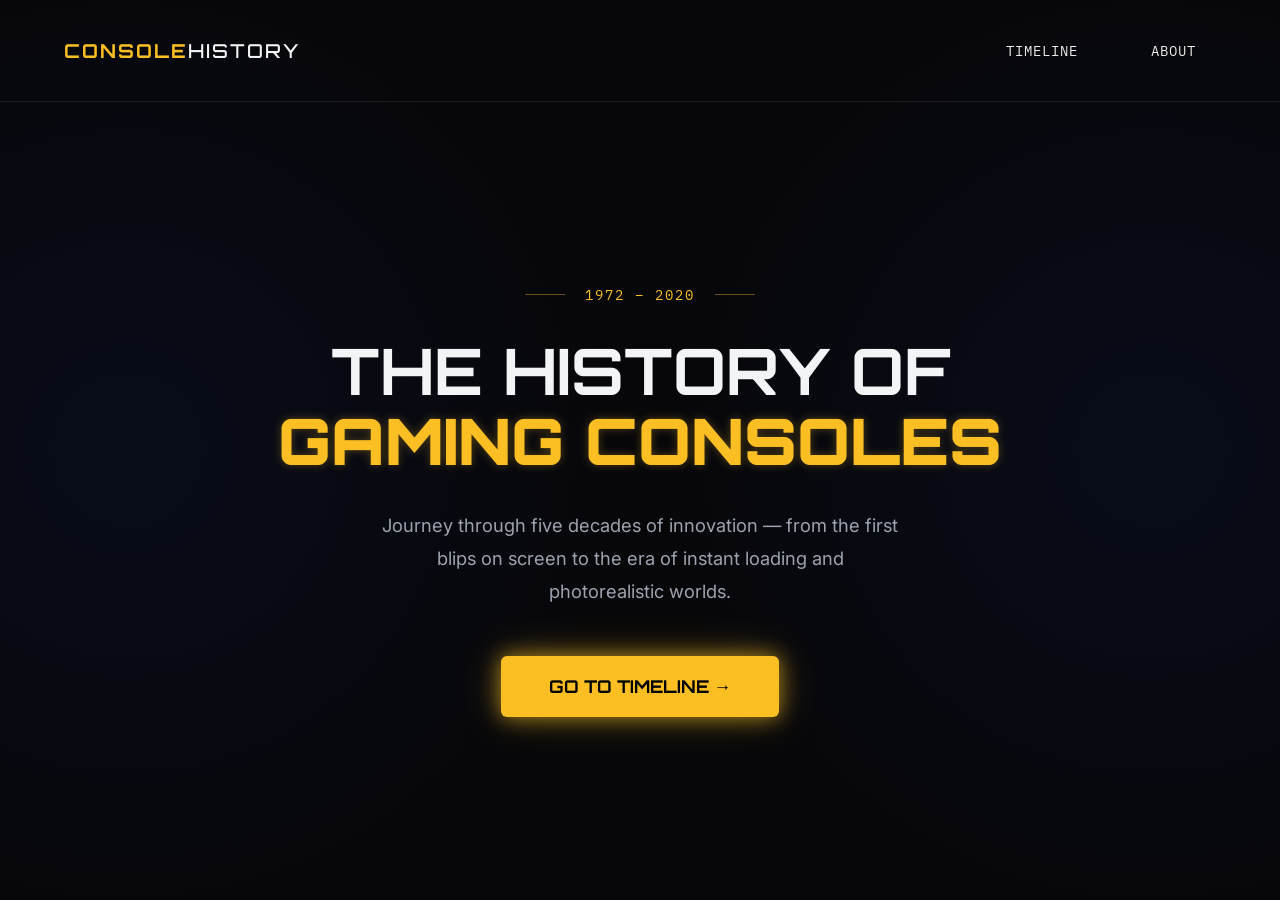
==== commit 79a17837: "add main page" ====
--- a/index.html
+++ b/index.html
@@ -1,61 +1,40 @@
 <!DOCTYPE html>
 <html lang="en">
-
 <head>
     <meta charset="UTF-8">
     <meta name="viewport" content="width=device-width, initial-scale=1.0">
-    <title>History of Games - Timeline</title>
+    <title>History of Games - Welcome</title>
     <!-- Google Fonts for Typography -->
     <link rel="preconnect" href="https://fonts.googleapis.com">
     <link rel="preconnect" href="https://fonts.gstatic.com" crossorigin>
-    <link
-        href="https://fonts.googleapis.com/css2?family=IBM+Plex+Mono:wght@400;500;600&family=JetBrains+Mono:wght@400;700&family=Orbitron:wght@500;700;900&family=Inter:wght@300;400;600&display=swap"
-        rel="stylesheet">
+    <link href="https://fonts.googleapis.com/css2?family=IBM+Plex+Mono:wght@400;500;600&family=JetBrains+Mono:wght@400;700&family=Orbitron:wght@500;700;900&family=Inter:wght@300;400;600&display=swap" rel="stylesheet">
     <link rel="stylesheet" href="style.css">
+    <link rel="stylesheet" href="landing.css">
 </head>
-
-<body>
-
+<body class="landing-body">
     <!-- Header Navigation -->
     <header class="top-header">
-        <div class="logo">CONSOLE<span>HISTORY</span></div>
+        <a href="index.html" class="logo" style="text-decoration:none;">CONSOLE<span>HISTORY</span></a>
         <nav class="nav-links">
-            <a href="index.html" class="active">Timeline</a>
+            <a href="timeline.html">Timeline</a>
             <a href="about.html">About</a>
         </nav>
     </header>
 
-    <!-- Top Timeline Node Navigation -->
-    <nav class="timeline-nav" id="timelineNav">
-        <div class="progress-line-bg"></div>
-        <div class="progress-line" id="progressLine"></div>
-        <!-- Nodes will be injected here via JavaScript -->
-    </nav>
-
-    <!-- Central Carousel Container -->
-    <main class="carousel-container">
-
-        <!-- Navigation Arrows (Left/Right) -->
-        <button class="nav-arrow left" id="prevBtn" aria-label="Previous Era">
-            <svg width="24" height="24" viewBox="0 0 24 24" fill="none" xmlns="http://www.w3.org/2000/svg">
-                <path d="M15 18L9 12L15 6" stroke="currentColor" stroke-width="2" stroke-linecap="round"
-                    stroke-linejoin="round" />
-            </svg>
-        </button>
-
-        <!-- Dynamic Card Wrapper -->
-        <div class="card-wrapper" id="cardWrapper">
-            <!-- The Active Card will be injected here via JavaScript -->
+    <main class="landing-container">
+        <div class="landing-content">
+            <div class="landing-years">1972 &ndash; 2020</div>
+            <h1 class="landing-title">
+                <span class="landing-title-white">The History of</span><br>
+                <span class="landing-title-yellow">Gaming Consoles</span>
+            </h1>
+            <p class="landing-subtitle">
+                Journey through five decades of innovation &mdash; from the first<br>
+                blips on screen to the era of instant loading and<br>
+                photorealistic worlds.
+            </p>
+            <a href="timeline.html" class="cta-button landing-btn">Go to Timeline &rarr;</a>
         </div>
-
-        <button class="nav-arrow right" id="nextBtn" aria-label="Next Era">
-            <svg width="24" height="24" viewBox="0 0 24 24" fill="none" xmlns="http://www.w3.org/2000/svg">
-                <path d="M9 18L15 12L9 6" stroke="currentColor" stroke-width="2" stroke-linecap="round"
-                    stroke-linejoin="round" />
-            </svg>
-        </button>
-
-    <script src="main.js"></script>
+    </main>
 </body>
-
-</html>+</html>
--- a/style.css
+++ b/style.css
@@ -86,16 +86,26 @@
 }
 
 .nav-links a {
-    color: var(--text-secondary);
+    color: #edebe9;
     text-decoration: none;
-    transition: color 0.3s ease;
+    padding: 0.5rem 1.2rem;
+    border: 1px solid transparent;
+    border-radius: 6px;
+    transition: all 0.3s ease;
     text-transform: uppercase;
     letter-spacing: 1px;
 }
 
-.nav-links a:hover,
 .nav-links a.active {
     color: var(--accent-yellow);
+    background-color: transparent;
+    border-color: transparent;
+}
+
+.nav-links a:hover {
+    background-color: var(--accent-yellow);
+    border-color: var(--accent-yellow);
+    color: var(--bg-dark);
 }
 
 /* --- Top Timeline Nodes --- */
@@ -333,7 +343,7 @@
     /* Sized down slightly to fit */
     line-height: 1;
     margin-bottom: 2rem;
-    color: rgba(255, 255, 255, 0.15);
+    color: #edebe9;
     /* More visible gray watermark */
     text-transform: uppercase;
     font-weight: 900;
--- a/landing.css
+++ b/landing.css
@@ -0,0 +1,117 @@
+/* --- Landing Page specific styles --- */
+
+.landing-body {
+    background-color: var(--bg-dark);
+    color: var(--text-primary);
+    font-family: var(--font-body);
+    width: 100vw;
+    height: 100vh;
+    overflow: hidden;
+    display: flex;
+    flex-direction: column;
+
+    /* Radial Edge Glow Effect */
+    background-image: radial-gradient(circle at 10% 50%, rgba(29, 78, 216, 0.08) 0%, transparent 40%),
+        radial-gradient(circle at 90% 50%, rgba(29, 78, 216, 0.08) 0%, transparent 40%);
+}
+
+.landing-container {
+    flex: 1;
+    display: flex;
+    align-items: center;
+    justify-content: center;
+    text-align: center;
+    padding: 0 4rem;
+}
+
+.landing-content {
+    display: flex;
+    flex-direction: column;
+    align-items: center;
+    max-width: 800px;
+}
+
+.landing-years {
+    color: var(--accent-yellow);
+    font-family: var(--font-mono);
+    font-size: 0.9rem;
+    letter-spacing: 2px;
+    margin-bottom: 2rem;
+    position: relative;
+    display: inline-block;
+}
+
+.landing-years::before,
+.landing-years::after {
+    content: "";
+    position: absolute;
+    top: 50%;
+    width: 40px;
+    height: 1px;
+    background-color: rgba(251, 191, 36, 0.4);
+}
+
+.landing-years::before {
+    left: -60px;
+}
+
+.landing-years::after {
+    right: -60px;
+}
+
+.landing-title {
+    font-family: var(--font-heading);
+    line-height: 1.1;
+    margin-bottom: 2rem;
+    text-transform: uppercase;
+}
+
+.landing-title-white {
+    color: #f3f4f6;
+    font-size: 4rem;
+    font-weight: 700;
+}
+
+.landing-title-yellow {
+    color: var(--accent-yellow);
+    font-size: 4rem;
+    font-weight: 900;
+    text-shadow: 0 0 10px rgba(251, 191, 36, 0.3);
+    white-space: nowrap;
+}
+
+.landing-subtitle {
+    color: var(--text-secondary);
+    font-size: 1.15rem;
+    line-height: 1.8;
+    margin-bottom: 3rem;
+    max-width: 650px;
+}
+
+.landing-btn {
+    font-size: 1.1rem;
+    padding: 1.2rem 3rem;
+    display: inline-flex;
+    align-items: center;
+    gap: 0.5rem;
+    text-decoration: none;
+    align-self: center;
+}
+
+@media (max-width: 768px) {
+    .landing-title-white,
+    .landing-title-yellow {
+        font-size: 2.5rem;
+    }
+    .landing-subtitle {
+        font-size: 1rem;
+    }
+    .landing-years::before {
+        left: -40px;
+        width: 30px;
+    }
+    .landing-years::after {
+        right: -40px;
+        width: 30px;
+    }
+}
